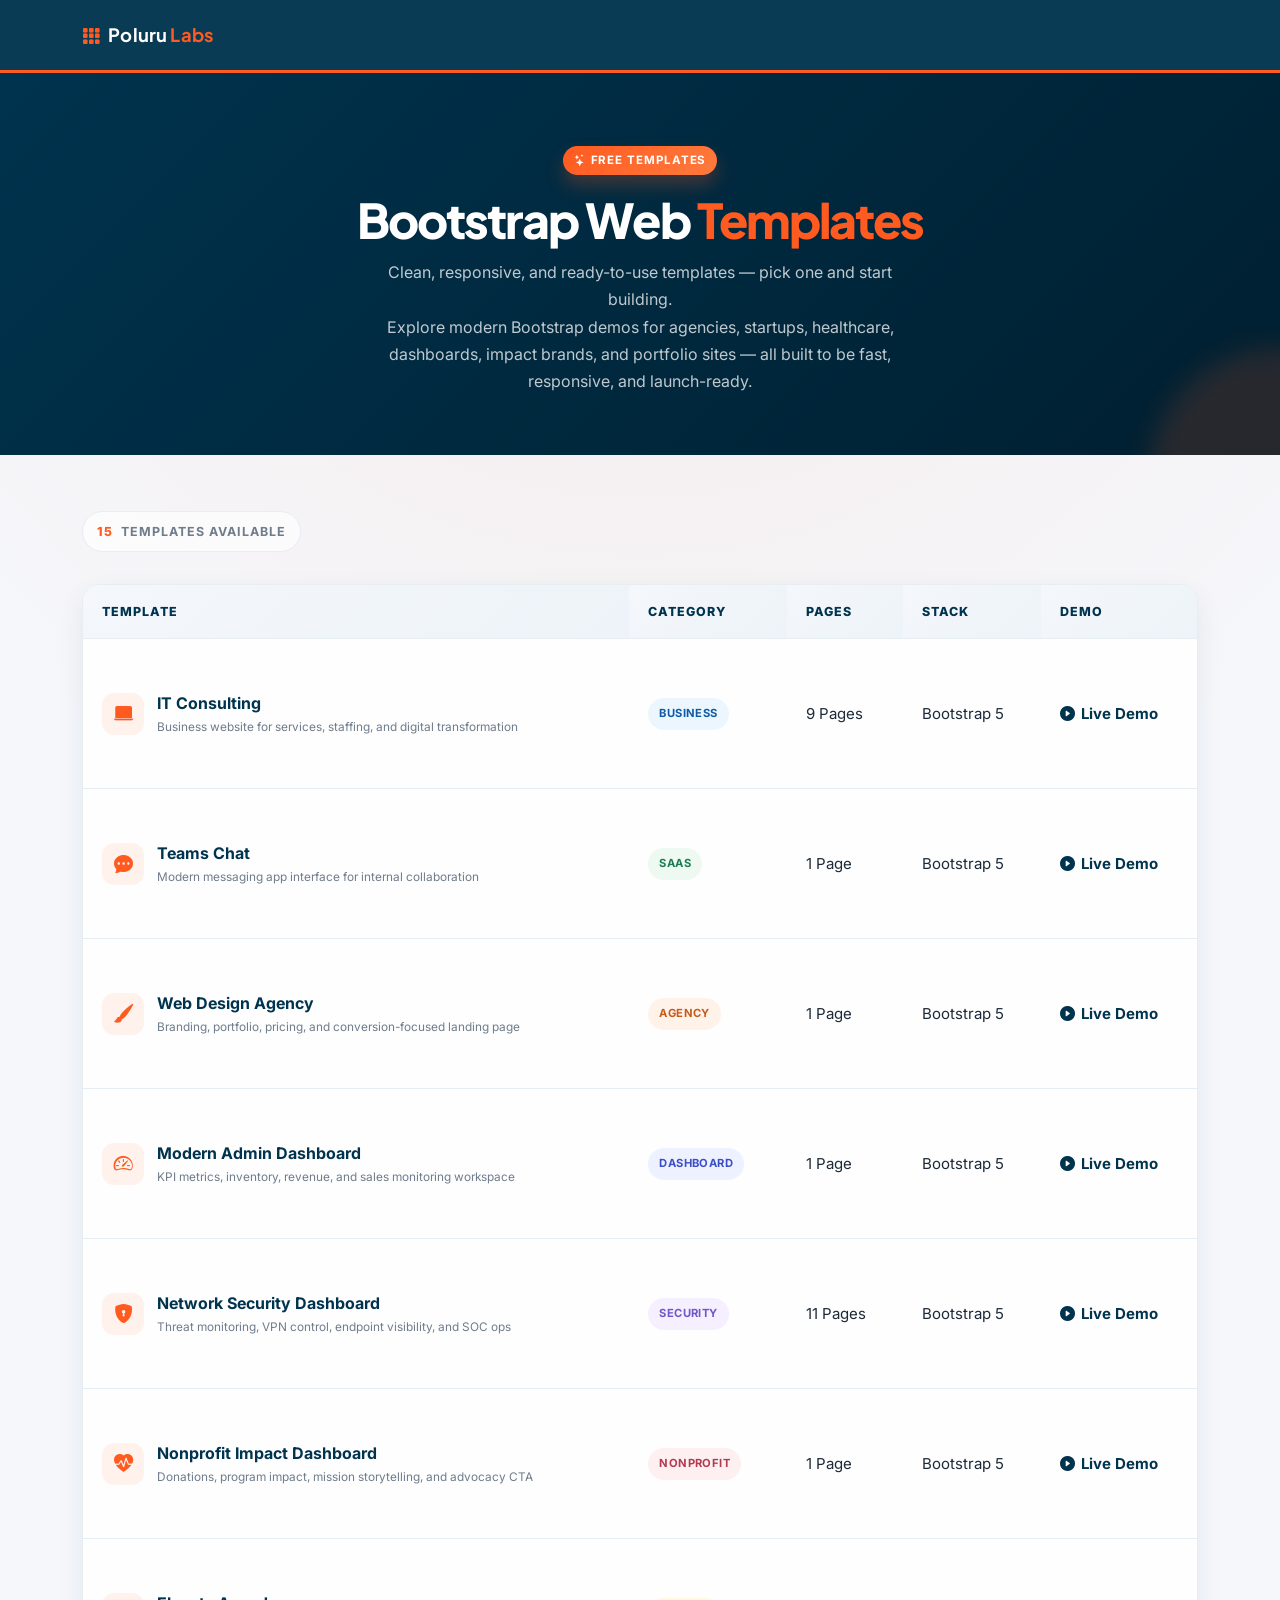
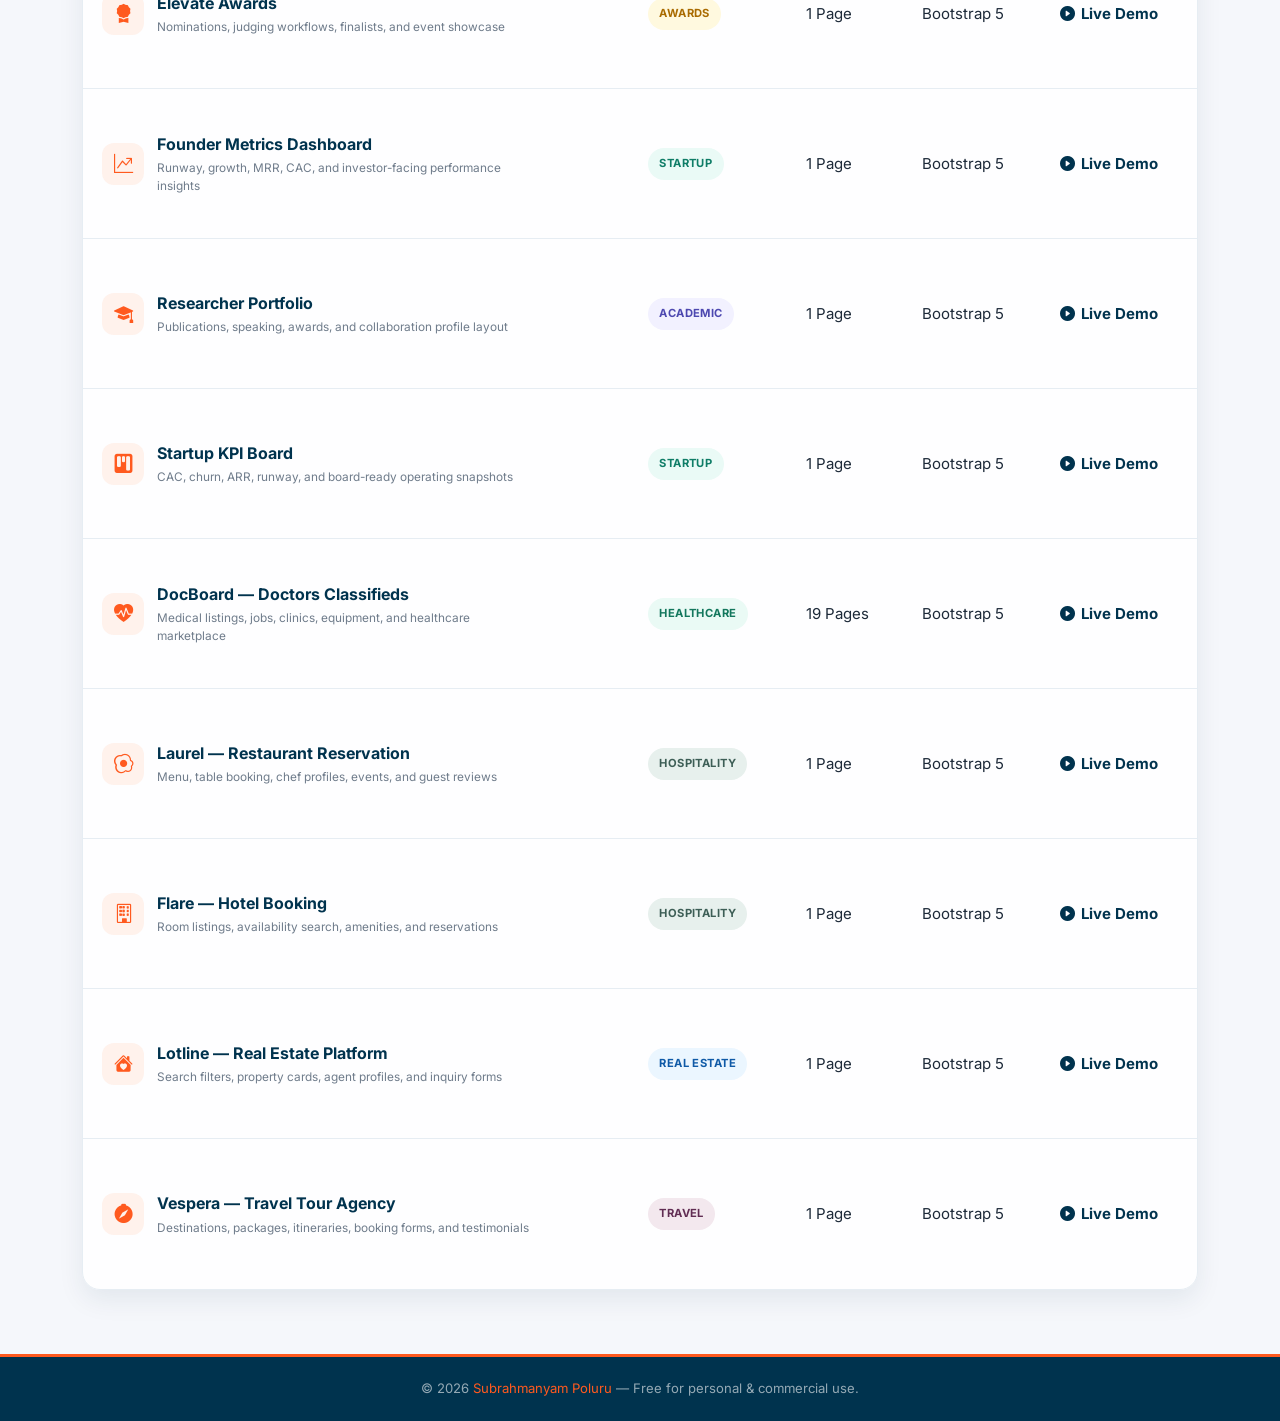
==== web/bootstrap/index.html @ 9b0561ed "Refactor code structure for improved readability and maintainability" ====
<!DOCTYPE html>
<html lang="en">
<head>
  <meta charset="UTF-8" />
  <meta name="viewport" content="width=device-width, initial-scale=1.0" />
  <meta name="description" content="Free Bootstrap web templates by Subrahmanyam Poluru — IT Consulting, Teams Chat, Web Design, Admin Dashboards, Nonprofit Impact, Elevate Awards, Founder Metrics, Researcher Portfolio, Startup KPI Board, DocBoard, Laurel restaurant, Flare hotel, Lotline real estate, Vespera travel." />
  <title>Free Bootstrap Templates — Subrahmanyam Poluru</title>

  <link rel="preconnect" href="https://fonts.googleapis.com" />
  <link rel="preconnect" href="https://fonts.gstatic.com" crossorigin />
  <link href="https://fonts.googleapis.com/css2?family=Inter:wght@400;500;600;700;800&family=Plus+Jakarta+Sans:wght@600;700;800&display=swap" rel="stylesheet" />

  <link href="https://cdn.jsdelivr.net/npm/bootstrap@5.3.3/dist/css/bootstrap.min.css" rel="stylesheet" />
  <link href="https://cdn.jsdelivr.net/npm/bootstrap-icons@1.11.3/font/bootstrap-icons.min.css" rel="stylesheet" />
  <link href="assets/css/index.css" rel="stylesheet" />
</head>
<body>

  <nav class="navbar site-navbar">
    <div class="container">
      <a class="navbar-brand" href="#">
        <i class="bi bi-grid-3x3-gap-fill me-2"></i>Poluru <span>Labs</span>
      </a>
    </div>
  </nav>

  <header class="page-header">
    <div class="badge-label"><i class="bi bi-stars me-1"></i>Free Templates</div>
    <h1>Bootstrap Web <span>Templates</span></h1>
    <p>Clean, responsive, and ready-to-use templates — pick one and start building.</p>
    <p class="page-lead">Explore modern Bootstrap demos for agencies, startups, healthcare, dashboards, impact brands, and portfolio sites — all built to be fast, responsive, and launch-ready.</p>
  </header>

  <main class="templates-section">
    <div class="container">
      <p class="section-count"><span>15</span> Templates Available</p>

      <div class="demo-table-wrap">
        <table class="demo-table" aria-label="Bootstrap templates demo links">
          <thead>
            <tr>
              <th>Template</th>
              <th>Category</th>
              <th>Pages</th>
              <th>Stack</th>
              <th>Demo</th>
            </tr>
          </thead>
          <tbody>
            <tr>
              <td>
                <div class="template-name">
                  <span class="template-icon"><i class="bi bi-laptop-fill"></i></span>
                  <div>
                    <strong>IT Consulting</strong>
                    <small>Business website for services, staffing, and digital transformation</small>
                  </div>
                </div>
              </td>
              <td><span class="table-tag business">Business</span></td>
              <td>9 Pages</td>
              <td>Bootstrap 5</td>
              <td><a href="it-consulting/index.html" class="demo-link" target="_blank" rel="noopener noreferrer"><i class="bi bi-play-circle-fill"></i> Live Demo</a></td>
            </tr>

            <tr>
              <td>
                <div class="template-name">
                  <span class="template-icon"><i class="bi bi-chat-dots-fill"></i></span>
                  <div>
                    <strong>Teams Chat</strong>
                    <small>Modern messaging app interface for internal collaboration</small>
                  </div>
                </div>
              </td>
              <td><span class="table-tag saas">SaaS</span></td>
              <td>1 Page</td>
              <td>Bootstrap 5</td>
              <td><a href="teams-chat/index.html" class="demo-link" target="_blank" rel="noopener noreferrer"><i class="bi bi-play-circle-fill"></i> Live Demo</a></td>
            </tr>

            <tr>
              <td>
                <div class="template-name">
                  <span class="template-icon"><i class="bi bi-brush-fill"></i></span>
                  <div>
                    <strong>Web Design Agency</strong>
                    <small>Branding, portfolio, pricing, and conversion-focused landing page</small>
                  </div>
                </div>
              </td>
              <td><span class="table-tag agency">Agency</span></td>
              <td>1 Page</td>
              <td>Bootstrap 5</td>
              <td><a href="webdesign/index.html" class="demo-link" target="_blank" rel="noopener noreferrer"><i class="bi bi-play-circle-fill"></i> Live Demo</a></td>
            </tr>

            <tr>
              <td>
                <div class="template-name">
                  <span class="template-icon"><i class="bi bi-speedometer2"></i></span>
                  <div>
                    <strong>Modern Admin Dashboard</strong>
                    <small>KPI metrics, inventory, revenue, and sales monitoring workspace</small>
                  </div>
                </div>
              </td>
              <td><span class="table-tag dashboard">Dashboard</span></td>
              <td>1 Page</td>
              <td>Bootstrap 5</td>
              <td><a href="modern-admin-dashboard/index.html" class="demo-link" target="_blank" rel="noopener noreferrer"><i class="bi bi-play-circle-fill"></i> Live Demo</a></td>
            </tr>

            <tr>
              <td>
                <div class="template-name">
                  <span class="template-icon"><i class="bi bi-shield-lock-fill"></i></span>
                  <div>
                    <strong>Network Security Dashboard</strong>
                    <small>Threat monitoring, VPN control, endpoint visibility, and SOC ops</small>
                  </div>
                </div>
              </td>
              <td><span class="table-tag security">Security</span></td>
              <td>11 Pages</td>
              <td>Bootstrap 5</td>
              <td><a href="modern-admin-network-dashboard/index.html" class="demo-link" target="_blank" rel="noopener noreferrer"><i class="bi bi-play-circle-fill"></i> Live Demo</a></td>
            </tr>

            <tr>
              <td>
                <div class="template-name">
                  <span class="template-icon"><i class="bi bi-heart-pulse-fill"></i></span>
                  <div>
                    <strong>Nonprofit Impact Dashboard</strong>
                    <small>Donations, program impact, mission storytelling, and advocacy CTA</small>
                  </div>
                </div>
              </td>
              <td><span class="table-tag nonprofit">Nonprofit</span></td>
              <td>1 Page</td>
              <td>Bootstrap 5</td>
              <td><a href="non-profit-impact-dashboard/index.html" class="demo-link" target="_blank" rel="noopener noreferrer"><i class="bi bi-play-circle-fill"></i> Live Demo</a></td>
            </tr>

            <tr>
              <td>
                <div class="template-name">
                  <span class="template-icon"><i class="bi bi-award-fill"></i></span>
                  <div>
                    <strong>Elevate Awards</strong>
                    <small>Nominations, judging workflows, finalists, and event showcase</small>
                  </div>
                </div>
              </td>
              <td><span class="table-tag awards">Awards</span></td>
              <td>1 Page</td>
              <td>Bootstrap 5</td>
              <td><a href="elevate-awards/index.html" class="demo-link" target="_blank" rel="noopener noreferrer"><i class="bi bi-play-circle-fill"></i> Live Demo</a></td>
            </tr>

            <tr>
              <td>
                <div class="template-name">
                  <span class="template-icon"><i class="bi bi-graph-up-arrow"></i></span>
                  <div>
                    <strong>Founder Metrics Dashboard</strong>
                    <small>Runway, growth, MRR, CAC, and investor-facing performance insights</small>
                  </div>
                </div>
              </td>
              <td><span class="table-tag startup">Startup</span></td>
              <td>1 Page</td>
              <td>Bootstrap 5</td>
              <td><a href="founder-metrics-dashboard-app/index.html" class="demo-link" target="_blank" rel="noopener noreferrer"><i class="bi bi-play-circle-fill"></i> Live Demo</a></td>
            </tr>

            <tr>
              <td>
                <div class="template-name">
                  <span class="template-icon"><i class="bi bi-mortarboard-fill"></i></span>
                  <div>
                    <strong>Researcher Portfolio</strong>
                    <small>Publications, speaking, awards, and collaboration profile layout</small>
                  </div>
                </div>
              </td>
              <td><span class="table-tag academic">Academic</span></td>
              <td>1 Page</td>
              <td>Bootstrap 5</td>
              <td><a href="researcher-portfolio/index.html" class="demo-link" target="_blank" rel="noopener noreferrer"><i class="bi bi-play-circle-fill"></i> Live Demo</a></td>
            </tr>

            <tr>
              <td>
                <div class="template-name">
                  <span class="template-icon"><i class="bi bi-kanban-fill"></i></span>
                  <div>
                    <strong>Startup KPI Board</strong>
                    <small>CAC, churn, ARR, runway, and board-ready operating snapshots</small>
                  </div>
                </div>
              </td>
              <td><span class="table-tag startup">Startup</span></td>
              <td>1 Page</td>
              <td>Bootstrap 5</td>
              <td><a href="startup-kpi-board/index.html" class="demo-link" target="_blank" rel="noopener noreferrer"><i class="bi bi-play-circle-fill"></i> Live Demo</a></td>
            </tr>

            <tr>
              <td>
                <div class="template-name">
                  <span class="template-icon"><i class="bi bi-heart-pulse-fill"></i></span>
                  <div>
                    <strong>DocBoard — Doctors Classifieds</strong>
                    <small>Medical listings, jobs, clinics, equipment, and healthcare marketplace</small>
                  </div>
                </div>
              </td>
              <td><span class="table-tag healthcare">Healthcare</span></td>
              <td>19 Pages</td>
              <td>Bootstrap 5</td>
              <td><a href="doctors-classifieds/index.html" class="demo-link" target="_blank" rel="noopener noreferrer"><i class="bi bi-play-circle-fill"></i> Live Demo</a></td>
            </tr>

            <tr>
              <td>
                <div class="template-name">
                  <span class="template-icon"><i class="bi bi-egg-fried"></i></span>
                  <div>
                    <strong>Laurel — Restaurant Reservation</strong>
                    <small>Menu, table booking, chef profiles, events, and guest reviews</small>
                  </div>
                </div>
              </td>
              <td><span class="table-tag hospitality">Hospitality</span></td>
              <td>1 Page</td>
              <td>Bootstrap 5</td>
              <td><a href="restaurant-reservation/index.html" class="demo-link" target="_blank" rel="noopener noreferrer"><i class="bi bi-play-circle-fill"></i> Live Demo</a></td>
            </tr>

            <tr>
              <td>
                <div class="template-name">
                  <span class="template-icon"><i class="bi bi-building"></i></span>
                  <div>
                    <strong>Flare — Hotel Booking</strong>
                    <small>Room listings, availability search, amenities, and reservations</small>
                  </div>
                </div>
              </td>
              <td><span class="table-tag hospitality">Hospitality</span></td>
              <td>1 Page</td>
              <td>Bootstrap 5</td>
              <td><a href="hotel-booking/index.html" class="demo-link" target="_blank" rel="noopener noreferrer"><i class="bi bi-play-circle-fill"></i> Live Demo</a></td>
            </tr>

            <tr>
              <td>
                <div class="template-name">
                  <span class="template-icon"><i class="bi bi-house-heart-fill"></i></span>
                  <div>
                    <strong>Lotline — Real Estate Platform</strong>
                    <small>Search filters, property cards, agent profiles, and inquiry forms</small>
                  </div>
                </div>
              </td>
              <td><span class="table-tag business">Real estate</span></td>
              <td>1 Page</td>
              <td>Bootstrap 5</td>
              <td><a href="real-estate-platform/index.html" class="demo-link" target="_blank" rel="noopener noreferrer"><i class="bi bi-play-circle-fill"></i> Live Demo</a></td>
            </tr>

            <tr>
              <td>
                <div class="template-name">
                  <span class="template-icon"><i class="bi bi-compass-fill"></i></span>
                  <div>
                    <strong>Vespera — Travel Tour Agency</strong>
                    <small>Destinations, packages, itineraries, booking forms, and testimonials</small>
                  </div>
                </div>
              </td>
              <td><span class="table-tag travel">Travel</span></td>
              <td>1 Page</td>
              <td>Bootstrap 5</td>
              <td><a href="travel-tour-agency/index.html" class="demo-link" target="_blank" rel="noopener noreferrer"><i class="bi bi-play-circle-fill"></i> Live Demo</a></td>
            </tr>
          </tbody>
        </table>
      </div>
    </div>
  </main>

  <footer class="site-footer">
    &copy; 2026 <a href="https://polurus.com" target="_blank" rel="noopener">Subrahmanyam Poluru</a> — Free for personal &amp; commercial use.
  </footer>

  <script src="https://cdn.jsdelivr.net/npm/bootstrap@5.3.3/dist/js/bootstrap.bundle.min.js"></script>
</body>
</html>
---- web/bootstrap/assets/css/index.css ----
/*!
 * Bootstrap Templates Index
 * Author: Subrahmanyam Poluru
 * Website: https://polurus.com
 */

/* ==========================================================================
   CSS VARIABLES
   ========================================================================== */

:root {
  --brand-primary: #00334e;
  --brand-accent: #ff5a1f;
  --brand-accent-soft: #fff2ec;
  --brand-dark: #001f30;
  --brand-text: #1d2a39;
  --brand-muted: #6f7c8b;
  --brand-border: #e6edf3;
  --brand-bg: #f5f7fb;
  --brand-white: #ffffff;
  --brand-card-shadow: 0 10px 26px rgba(0, 51, 78, 0.08);
  --brand-card-hover: 0 18px 36px rgba(0, 51, 78, 0.14);
  --radius-card: 18px;
  --transition-speed: 0.22s;
}

/* ==========================================================================
   BASE
   ========================================================================== */

*,
*::before,
*::after {
  box-sizing: border-box;
}

html {
  scroll-behavior: smooth;
}

body {
  background:
    radial-gradient(circle at top, rgba(255, 90, 31, 0.08), transparent 30%),
    var(--brand-bg);
  color: var(--brand-text);
  font-family: 'Inter', sans-serif;
  font-size: 1rem;
  line-height: 1.7;
  -webkit-font-smoothing: antialiased;
}

/* ==========================================================================
   NAVBAR
   ========================================================================== */

.site-navbar {
  background: rgba(0, 51, 78, 0.96);
  border-bottom: 3px solid var(--brand-accent);
  padding: 0.9rem 1.5rem;
  backdrop-filter: blur(10px);
}

.site-navbar .navbar-brand {
  font-family: 'Plus Jakarta Sans', sans-serif;
  font-size: 1.15rem;
  font-weight: 700;
  color: var(--brand-white);
  letter-spacing: 0.01em;
  text-decoration: none;
}

.site-navbar .navbar-brand span {
  color: var(--brand-accent);
}

.site-navbar .navbar-brand i {
  color: var(--brand-accent);
}

/* ==========================================================================
   HERO / PAGE HEADER
   ========================================================================== */

.page-header {
  background: linear-gradient(135deg, var(--brand-primary) 0%, var(--brand-dark) 100%);
  padding: 4.5rem 1.5rem 3.75rem;
  text-align: center;
  color: var(--brand-white);
  position: relative;
  overflow: hidden;
}

.page-header::after {
  content: "";
  position: absolute;
  inset: auto -10% -40% auto;
  width: 260px;
  height: 260px;
  background: rgba(255, 90, 31, 0.15);
  border-radius: 50%;
  filter: blur(12px);
}

.page-header .badge-label {
  position: relative;
  z-index: 1;
  display: inline-block;
  background: linear-gradient(135deg, var(--brand-accent) 0%, #ff7a3d 100%);
  color: var(--brand-white);
  font-size: 0.72rem;
  font-weight: 700;
  letter-spacing: 0.08em;
  text-transform: uppercase;
  padding: 0.4em 0.95em;
  border-radius: 999px;
  margin-bottom: 1rem;
  box-shadow: 0 10px 18px rgba(255, 90, 31, 0.25);
}

.page-header h1 {
  position: relative;
  z-index: 1;
  font-family: 'Plus Jakarta Sans', sans-serif;
  font-size: clamp(2rem, 4vw, 3rem);
  font-weight: 800;
  color: var(--brand-white);
  margin-bottom: 0.65rem;
  letter-spacing: -0.04em;
}

.page-header h1 span {
  color: var(--brand-accent);
}

.page-header p {
  position: relative;
  z-index: 1;
  color: rgba(255, 255, 255, 0.75);
  font-size: 1rem;
  max-width: 560px;
  margin: 0 auto;
}

.page-lead {
  position: relative;
  z-index: 1;
  max-width: 720px;
  margin: 1.1rem auto 0;
  color: rgba(255, 255, 255, 0.78);
  font-size: 0.94rem;
}

.templates-section {
  padding: 3.5rem 0 4rem;
}

.section-count {
  display: inline-flex;
  align-items: center;
  gap: 0.45rem;
  font-size: 0.78rem;
  font-weight: 700;
  color: var(--brand-muted);
  letter-spacing: 0.08em;
  text-transform: uppercase;
  margin-bottom: 2rem;
  padding: 0.55rem 0.9rem;
  border: 1px solid var(--brand-border);
  border-radius: 999px;
  background: rgba(255, 255, 255, 0.7);
}

.section-count span {
  color: var(--brand-accent);
  font-weight: 800;
}

.demo-table-wrap {
  background: rgba(255, 255, 255, 0.9);
  border: 1px solid var(--brand-border);
  border-radius: 18px;
  box-shadow: var(--brand-card-shadow);
  overflow: hidden;
}

.demo-table {
  width: 100%;
  border-collapse: collapse;
}

.demo-table thead th {
  background: linear-gradient(135deg, #f4f7fb 0%, #edf3f8 100%);
  color: var(--brand-primary);
  font-size: 0.78rem;
  font-weight: 800;
  letter-spacing: 0.08em;
  text-transform: uppercase;
  padding: 1rem 1.2rem;
  text-align: left;
  border-bottom: 1px solid var(--brand-border);
}

.demo-table tbody tr {
  height: 150px;
}

.demo-table tbody td {
  padding: 1rem 1.2rem;
  border-bottom: 1px solid var(--brand-border);
  vertical-align: middle;
  font-size: 0.94rem;
  color: var(--brand-text);
  min-height: 150px;
}

.demo-table tbody tr:last-child td {
  border-bottom: none;
}

.demo-table tbody tr:hover {
  background: rgba(255, 90, 31, 0.02);
}

.template-name {
  display: flex;
  align-items: center;
  gap: 0.8rem;
  height: 100%;
  min-height: 106px;
}

.template-icon {
  display: inline-flex;
  align-items: center;
  justify-content: center;
  width: 42px;
  height: 42px;
  border-radius: 12px;
  background: var(--brand-accent-soft);
  color: var(--brand-accent);
  font-size: 1.2rem;
}

.template-name strong {
  display: block;
  font-size: 1rem;
  font-weight: 700;
  color: var(--brand-primary);
}

.template-name small {
  display: block;
  color: var(--brand-muted);
  font-size: 0.74rem;
  line-height: 1.5;
  margin-top: 0.12rem;
  max-width: 24rem;
}

.table-tag {
  display: inline-flex;
  align-items: center;
  justify-content: center;
  padding: 0.4rem 0.7rem;
  border-radius: 999px;
  font-size: 0.7rem;
  font-weight: 700;
  letter-spacing: 0.04em;
  text-transform: uppercase;
}

.table-tag.business { background: #ebf6ff; color: #0f5aa7; }
.table-tag.saas { background: #eef9f2; color: #1b7d52; }
.table-tag.agency { background: #fff2e8; color: #c45c1d; }
.table-tag.dashboard { background: #eef1ff; color: #3d4fc8; }
.table-tag.security { background: #f5efff; color: #7056c8; }
.table-tag.nonprofit { background: #fef0f1; color: #b33a4f; }
.table-tag.awards { background: #fff9df; color: #a96b00; }
.table-tag.startup { background: #eafaf6; color: #0f7d67; }
.table-tag.academic { background: #f2f1ff; color: #4d48b0; }
.table-tag.healthcare { background: #eafaf5; color: #13775d; }
.table-tag.hospitality { background: #e7f0ed; color: #3d5e56; }
.table-tag.travel { background: #f3e8ee; color: #612d53; }

.demo-link {
  display: inline-flex;
  align-items: center;
  gap: 0.4rem;
  color: var(--brand-primary);
  font-weight: 700;
  text-decoration: none;
  transition: color var(--transition-speed) ease;
}

.demo-link:hover,
.demo-link:focus {
  color: var(--brand-accent);
  text-decoration: none;
}

@media (max-width: 767.98px) {
  .demo-table-wrap {
    overflow-x: auto;
  }

  .demo-table {
    min-width: 760px;
  }
}

/* ==========================================================================
   FOOTER
   ========================================================================== */

.site-footer {
  background-color: var(--brand-primary);
  color: rgba(255, 255, 255, 0.58);
  font-size: 0.82rem;
  text-align: center;
  padding: 1.3rem 1rem;
  border-top: 3px solid var(--brand-accent);
}

.site-footer a {
  color: var(--brand-accent);
  text-decoration: none;
}

.site-footer a:hover {
  text-decoration: underline;
}

@media (max-width: 575.98px) {
  .page-header {
    padding-top: 3.25rem;
    padding-bottom: 2.75rem;
  }

  .card-body-custom {
    padding-left: 1rem;
    padding-right: 1rem;
  }

  .card-icon-wrap {
    padding-left: 1rem;
    padding-right: 1rem;
  }
}
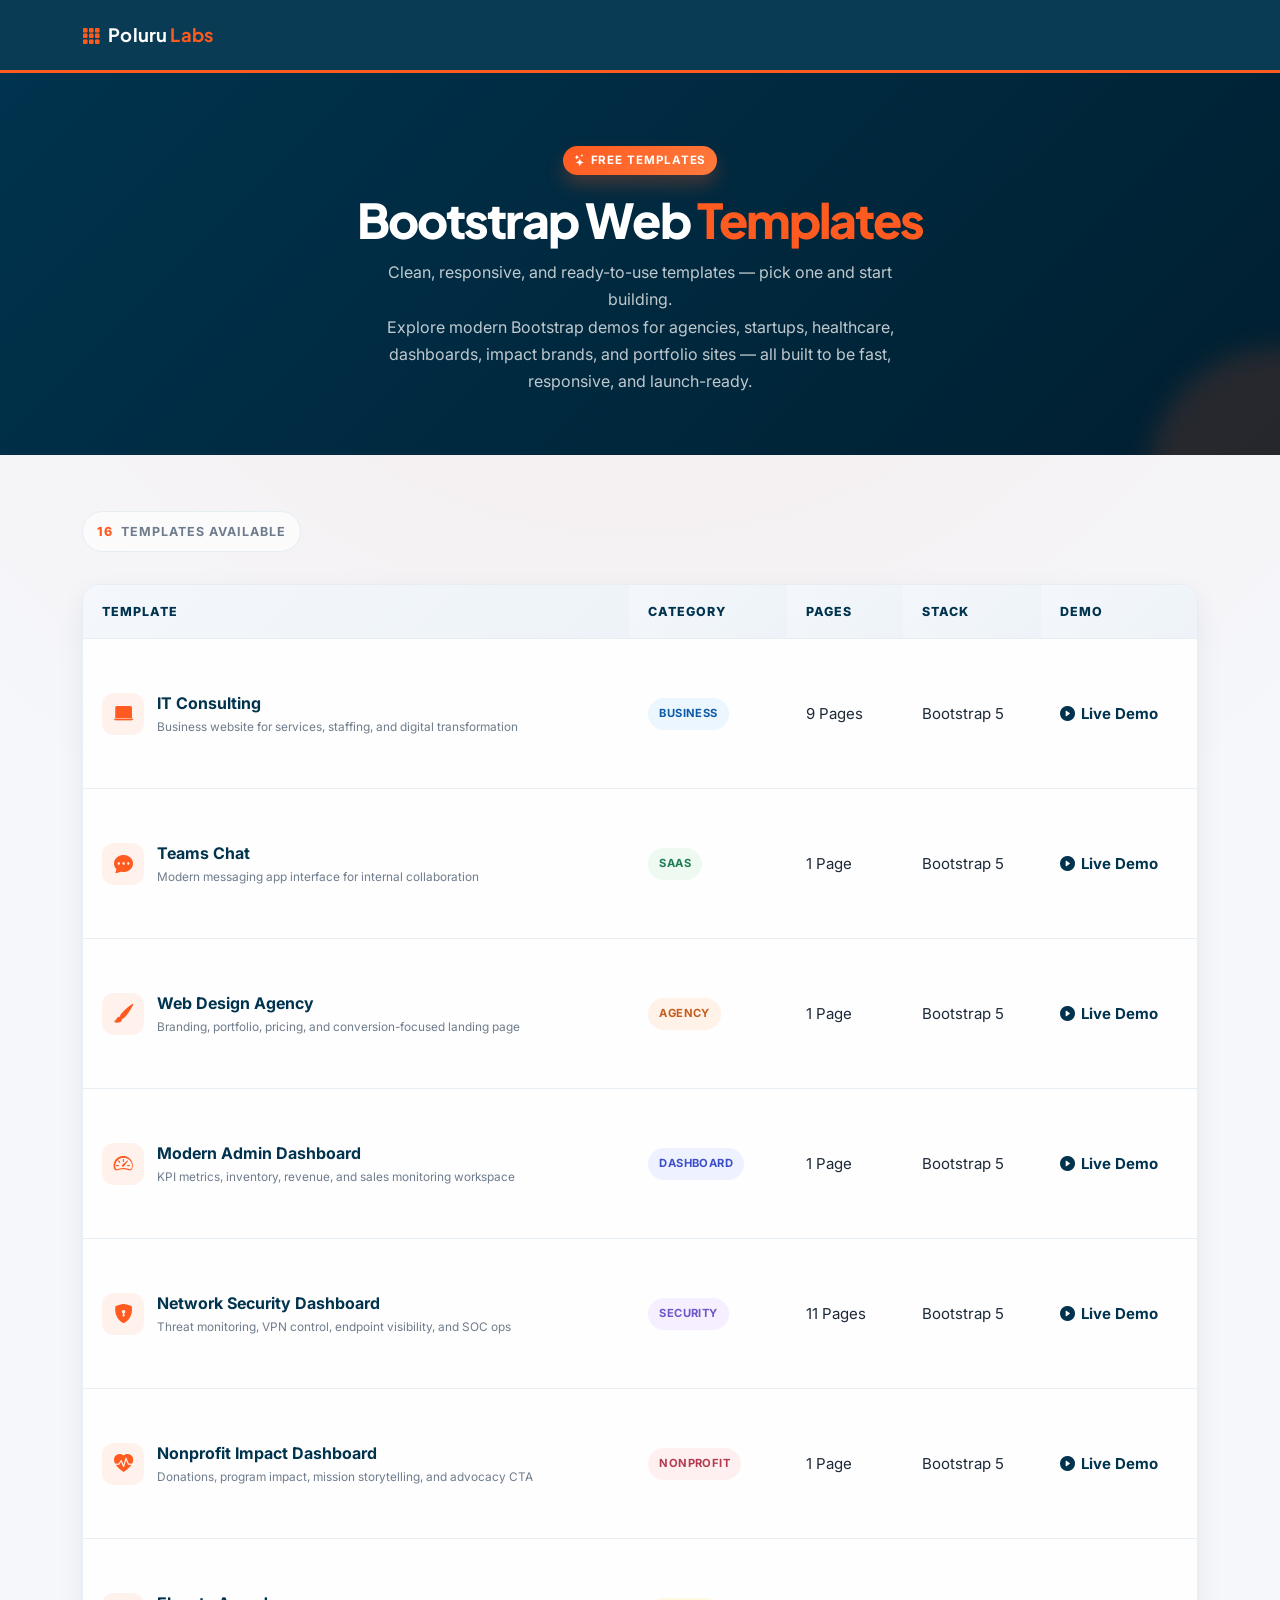
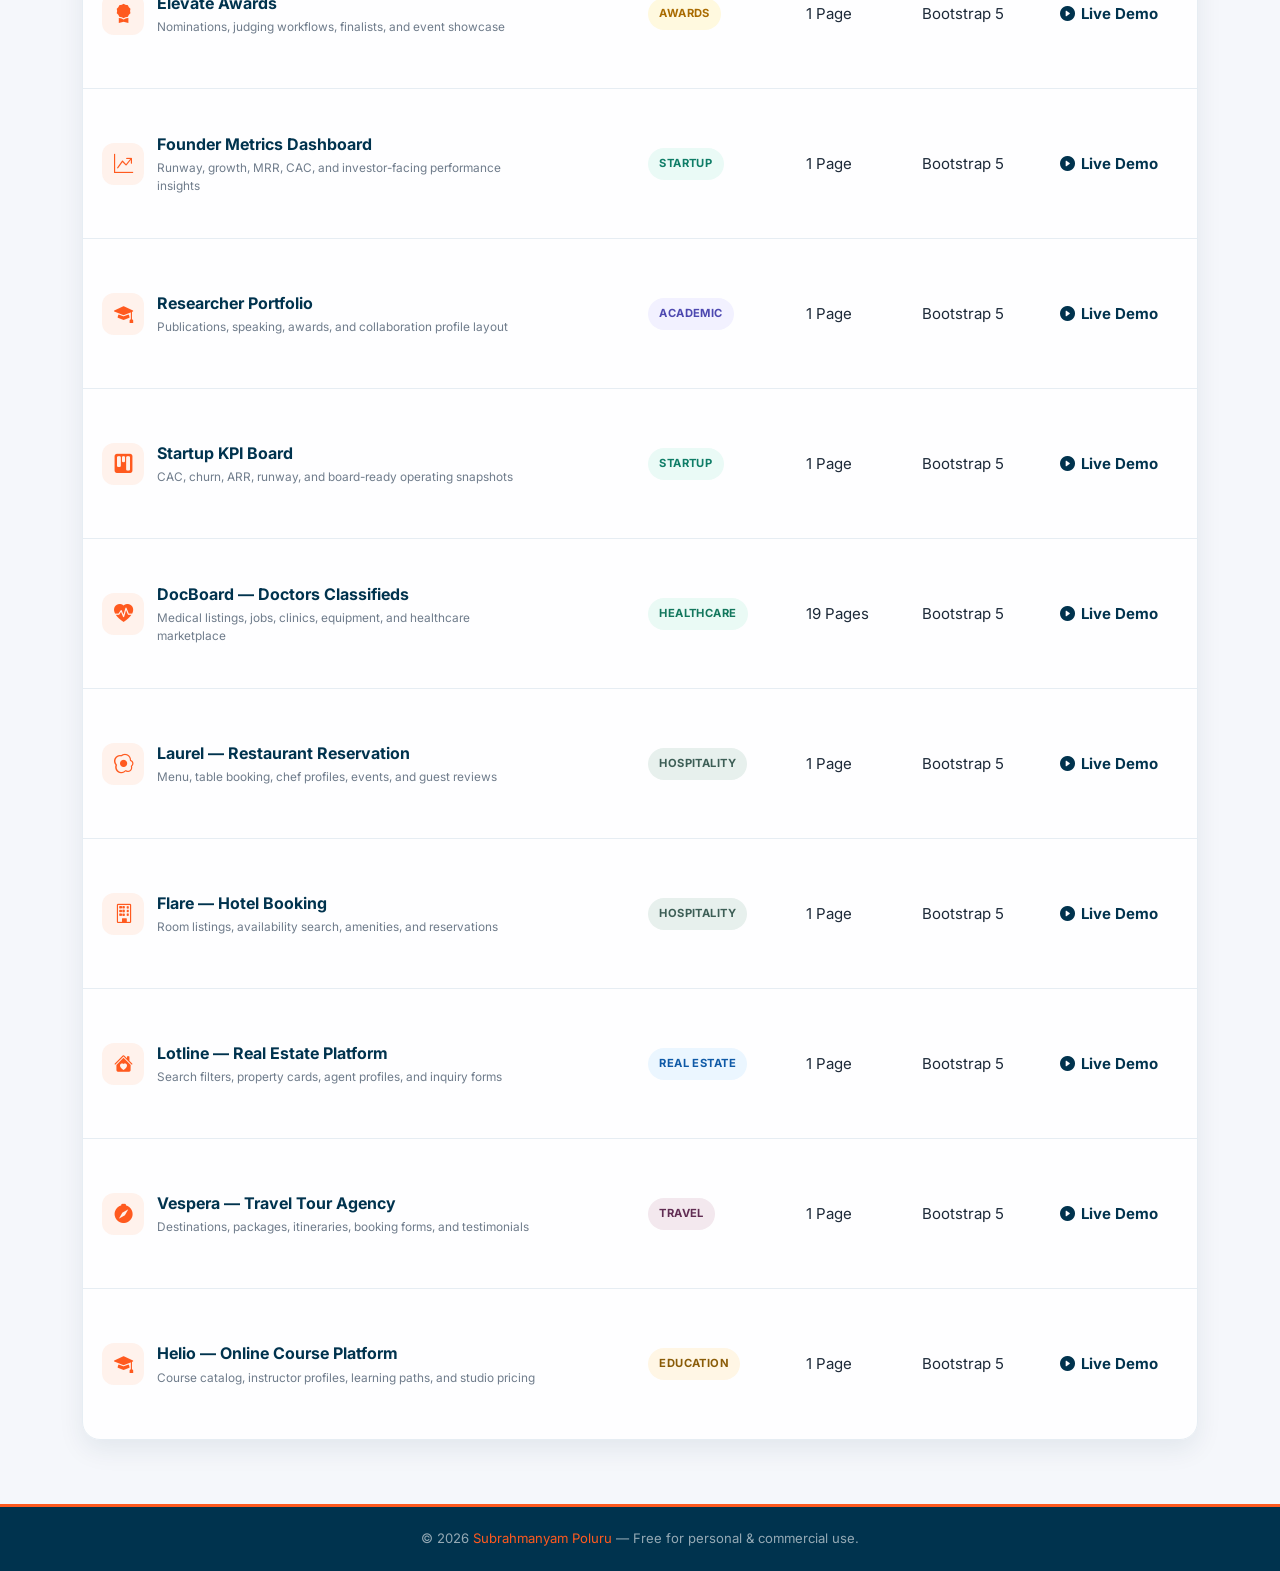
==== commit 0aa6e743: "Refactor code structure for improved readability and maintainability" ====
--- a/web/bootstrap/index.html
+++ b/web/bootstrap/index.html
@@ -3,7 +3,7 @@
 <head>
   <meta charset="UTF-8" />
   <meta name="viewport" content="width=device-width, initial-scale=1.0" />
-  <meta name="description" content="Free Bootstrap web templates by Subrahmanyam Poluru — IT Consulting, Teams Chat, Web Design, Admin Dashboards, Nonprofit Impact, Elevate Awards, Founder Metrics, Researcher Portfolio, Startup KPI Board, DocBoard, Laurel restaurant, Flare hotel, Lotline real estate, Vespera travel." />
+  <meta name="description" content="Free Bootstrap web templates by Subrahmanyam Poluru — IT Consulting, Teams Chat, Web Design, Admin Dashboards, Nonprofit Impact, Elevate Awards, Founder Metrics, Researcher Portfolio, Startup KPI Board, DocBoard, Laurel restaurant, Flare hotel, Lotline real estate, Vespera travel, Helio online courses." />
   <title>Free Bootstrap Templates — Subrahmanyam Poluru</title>
 
   <link rel="preconnect" href="https://fonts.googleapis.com" />
@@ -33,7 +33,7 @@
 
   <main class="templates-section">
     <div class="container">
-      <p class="section-count"><span>15</span> Templates Available</p>
+      <p class="section-count"><span>16</span> Templates Available</p>
 
       <div class="demo-table-wrap">
         <table class="demo-table" aria-label="Bootstrap templates demo links">
@@ -286,6 +286,22 @@
               <td>Bootstrap 5</td>
               <td><a href="travel-tour-agency/index.html" class="demo-link" target="_blank" rel="noopener noreferrer"><i class="bi bi-play-circle-fill"></i> Live Demo</a></td>
             </tr>
+
+            <tr>
+              <td>
+                <div class="template-name">
+                  <span class="template-icon"><i class="bi bi-mortarboard-fill"></i></span>
+                  <div>
+                    <strong>Helio — Online Course Platform</strong>
+                    <small>Course catalog, instructor profiles, learning paths, and studio pricing</small>
+                  </div>
+                </div>
+              </td>
+              <td><span class="table-tag education">Education</span></td>
+              <td>1 Page</td>
+              <td>Bootstrap 5</td>
+              <td><a href="online-course-platform/index.html" class="demo-link" target="_blank" rel="noopener noreferrer"><i class="bi bi-play-circle-fill"></i> Live Demo</a></td>
+            </tr>
           </tbody>
         </table>
       </div>
--- a/web/bootstrap/assets/css/index.css
+++ b/web/bootstrap/assets/css/index.css
@@ -281,6 +281,7 @@
 .table-tag.healthcare { background: #eafaf5; color: #13775d; }
 .table-tag.hospitality { background: #e7f0ed; color: #3d5e56; }
 .table-tag.travel { background: #f3e8ee; color: #612d53; }
+.table-tag.education { background: #fff6e5; color: #8a5c08; }
 
 .demo-link {
   display: inline-flex;
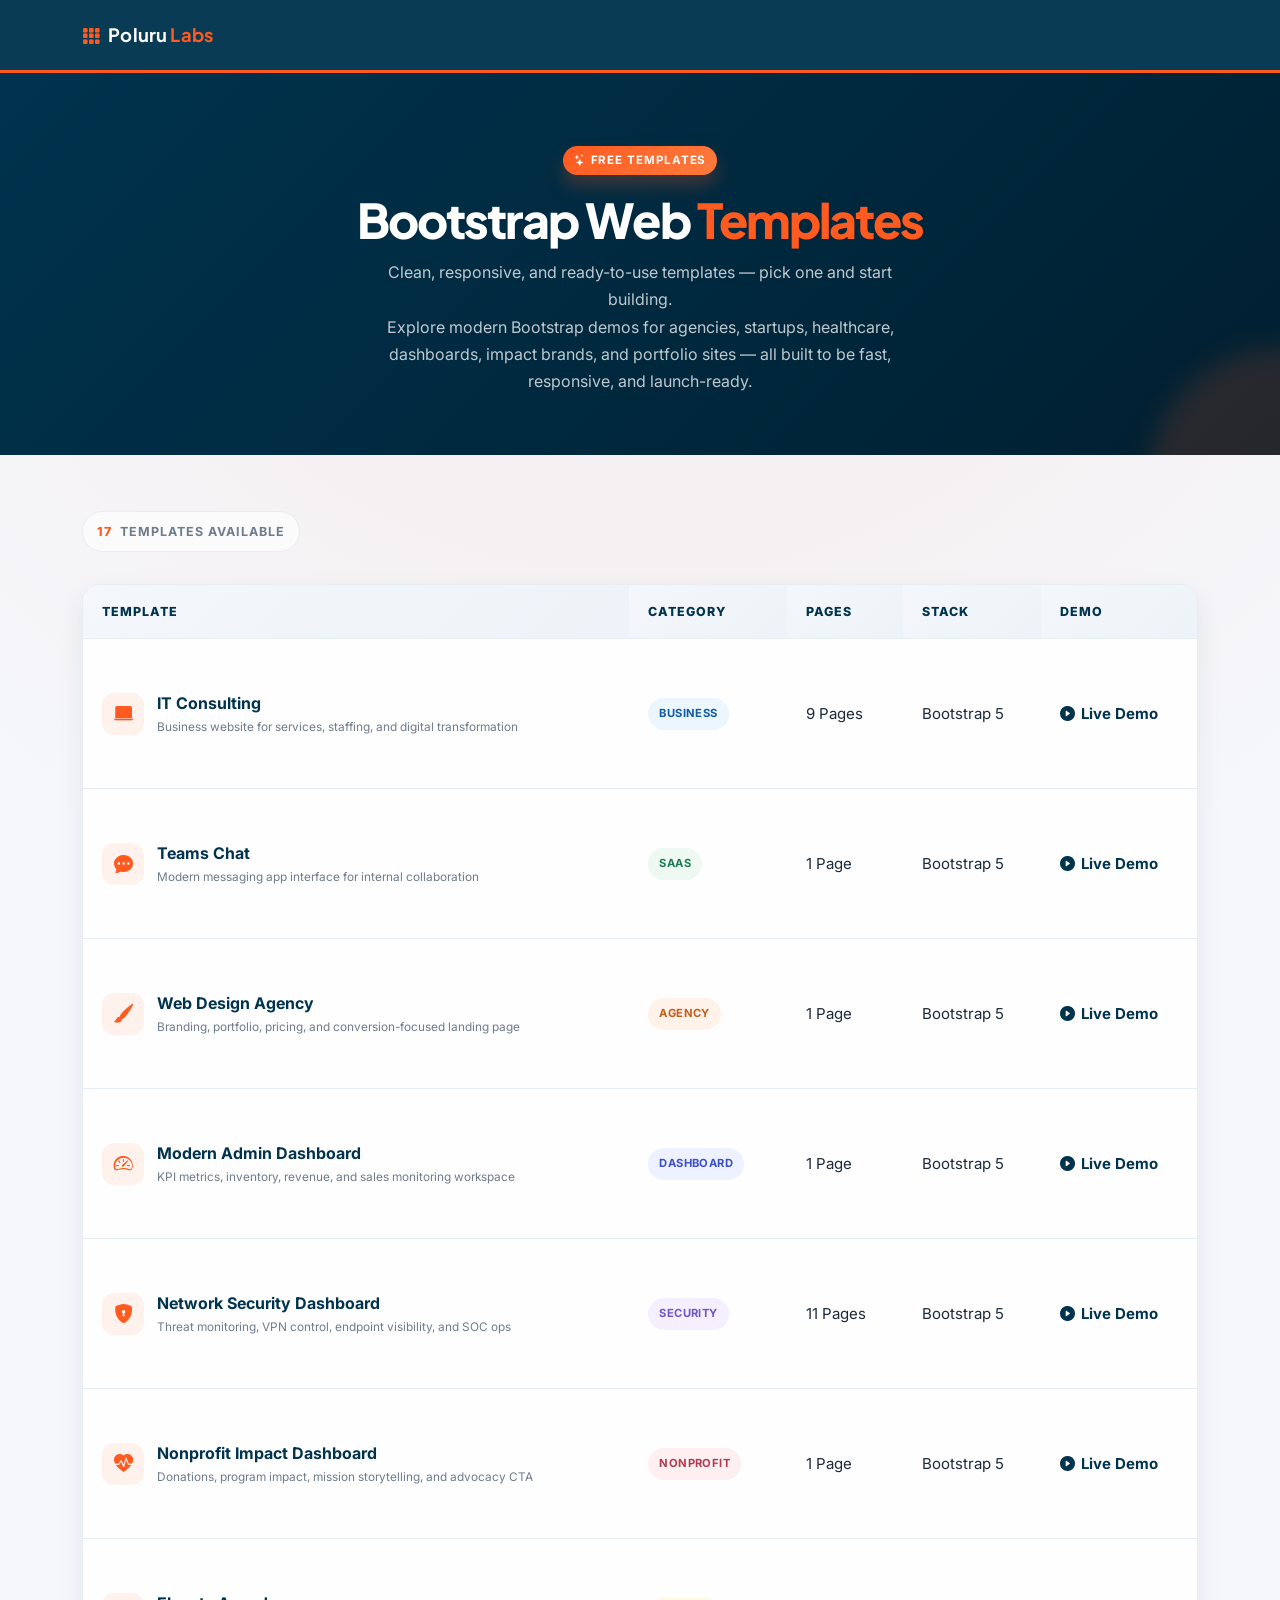
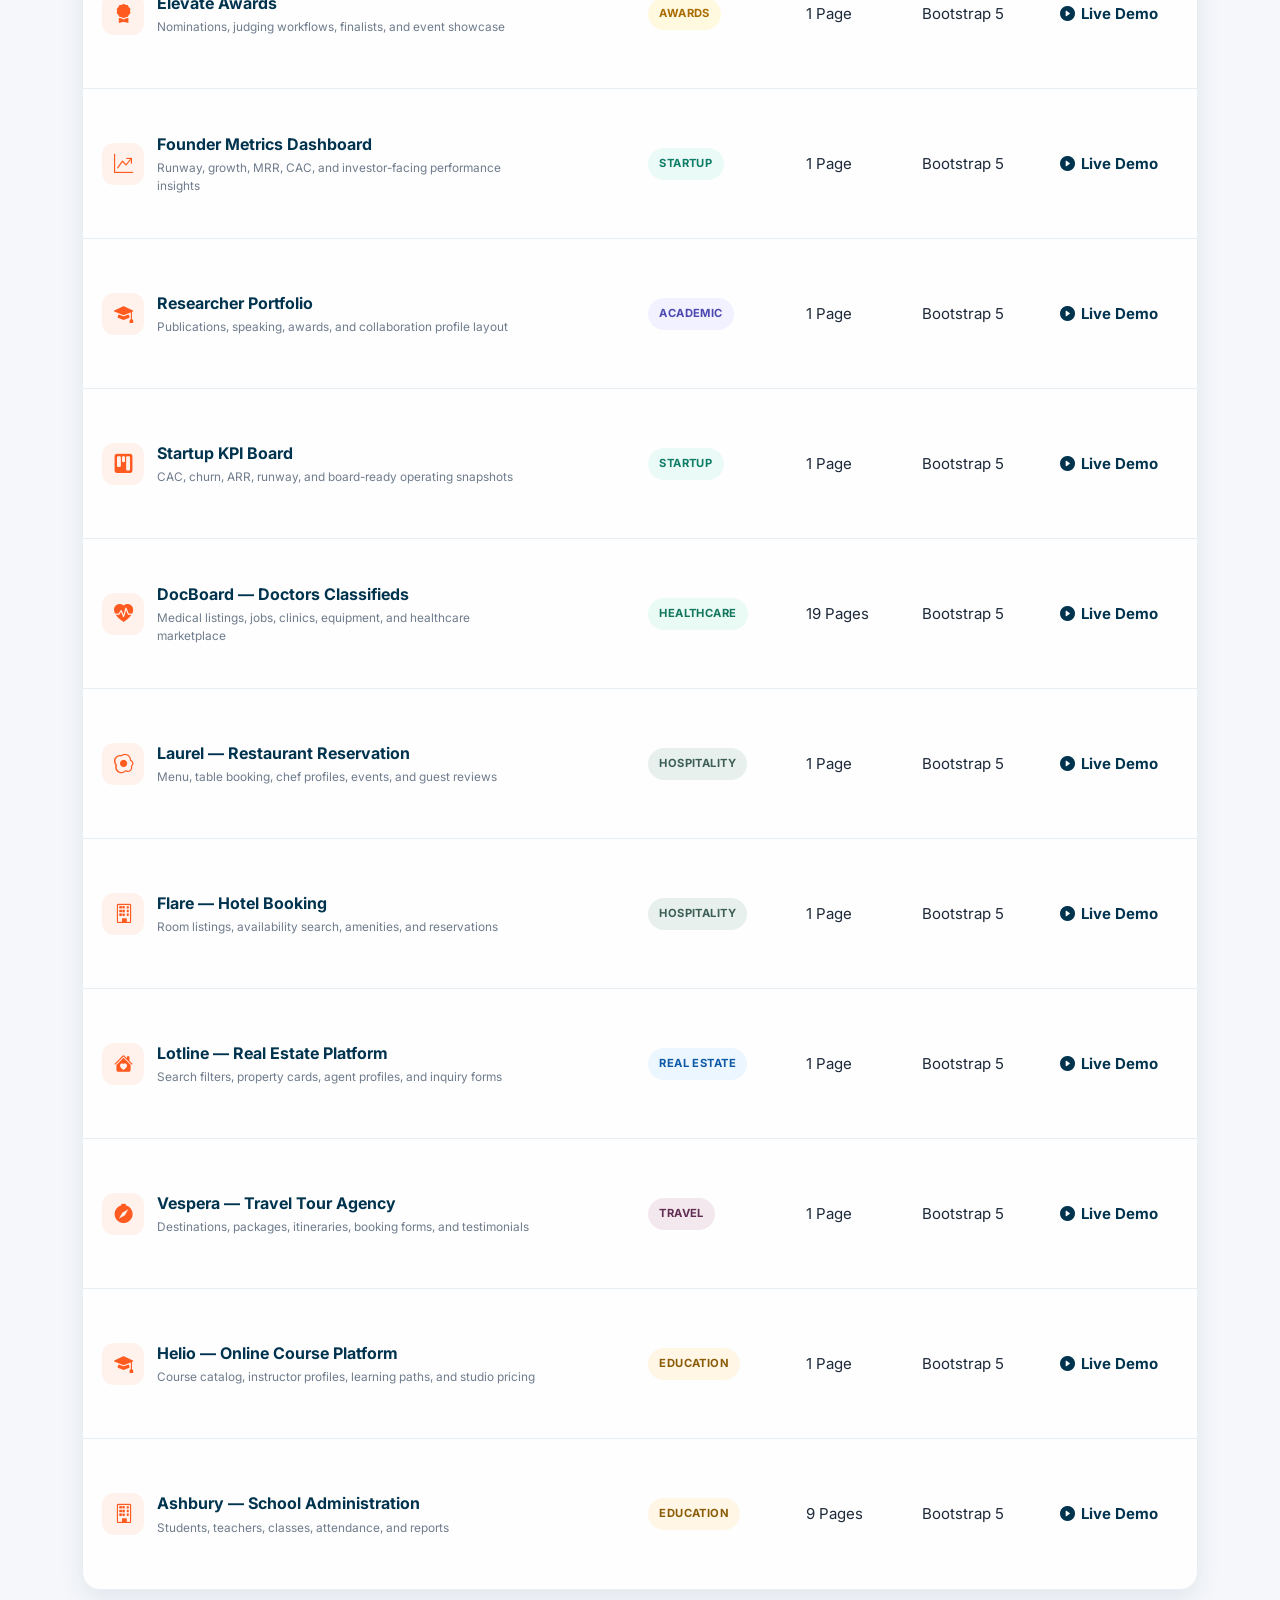
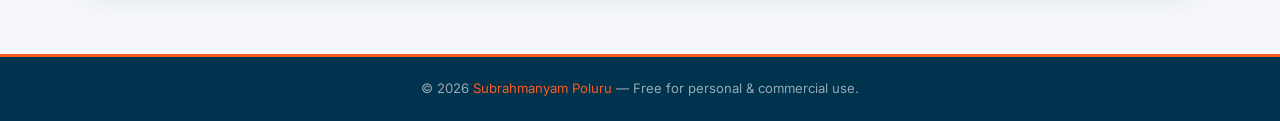
==== commit ba89ffe9: "Add Ashbury school administration dashboard with contact and documentation pages" ====
--- a/web/bootstrap/index.html
+++ b/web/bootstrap/index.html
@@ -3,7 +3,7 @@
 <head>
   <meta charset="UTF-8" />
   <meta name="viewport" content="width=device-width, initial-scale=1.0" />
-  <meta name="description" content="Free Bootstrap web templates by Subrahmanyam Poluru — IT Consulting, Teams Chat, Web Design, Admin Dashboards, Nonprofit Impact, Elevate Awards, Founder Metrics, Researcher Portfolio, Startup KPI Board, DocBoard, Laurel restaurant, Flare hotel, Lotline real estate, Vespera travel, Helio online courses." />
+  <meta name="description" content="Free Bootstrap web templates by Subrahmanyam Poluru — IT Consulting, Teams Chat, Web Design, Admin Dashboards, Nonprofit Impact, Elevate Awards, Founder Metrics, Researcher Portfolio, Startup KPI Board, DocBoard, Laurel restaurant, Flare hotel, Lotline real estate, Vespera travel, Helio online courses, Ashbury school administration." />
   <title>Free Bootstrap Templates — Subrahmanyam Poluru</title>
 
   <link rel="preconnect" href="https://fonts.googleapis.com" />
@@ -33,7 +33,7 @@
 
   <main class="templates-section">
     <div class="container">
-      <p class="section-count"><span>16</span> Templates Available</p>
+      <p class="section-count"><span>17</span> Templates Available</p>
 
       <div class="demo-table-wrap">
         <table class="demo-table" aria-label="Bootstrap templates demo links">
@@ -302,6 +302,22 @@
               <td>Bootstrap 5</td>
               <td><a href="online-course-platform/index.html" class="demo-link" target="_blank" rel="noopener noreferrer"><i class="bi bi-play-circle-fill"></i> Live Demo</a></td>
             </tr>
+
+            <tr>
+              <td>
+                <div class="template-name">
+                  <span class="template-icon"><i class="bi bi-building"></i></span>
+                  <div>
+                    <strong>Ashbury — School Administration</strong>
+                    <small>Students, teachers, classes, attendance, and reports</small>
+                  </div>
+                </div>
+              </td>
+              <td><span class="table-tag education">Education</span></td>
+              <td>9 Pages</td>
+              <td>Bootstrap 5</td>
+              <td><a href="school-administration/index.html" class="demo-link" target="_blank" rel="noopener noreferrer"><i class="bi bi-play-circle-fill"></i> Live Demo</a></td>
+            </tr>
           </tbody>
         </table>
       </div>
